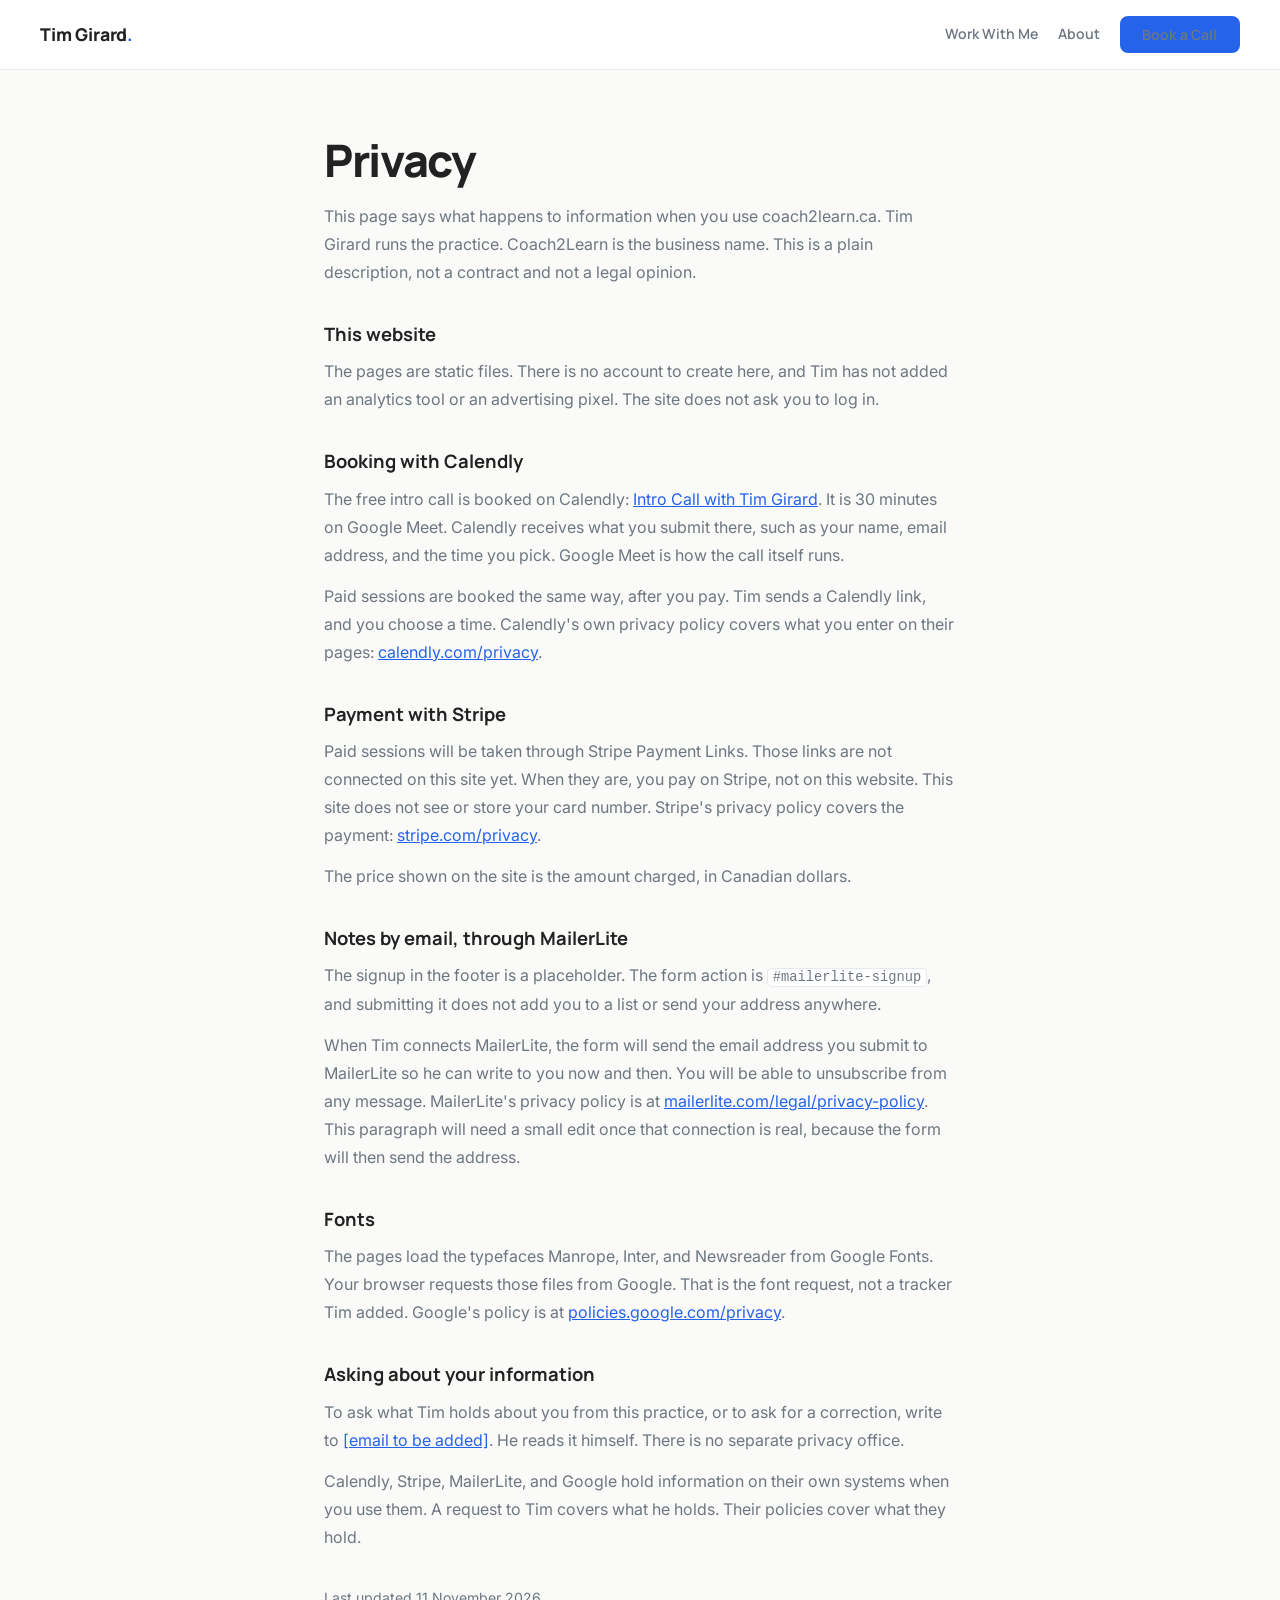
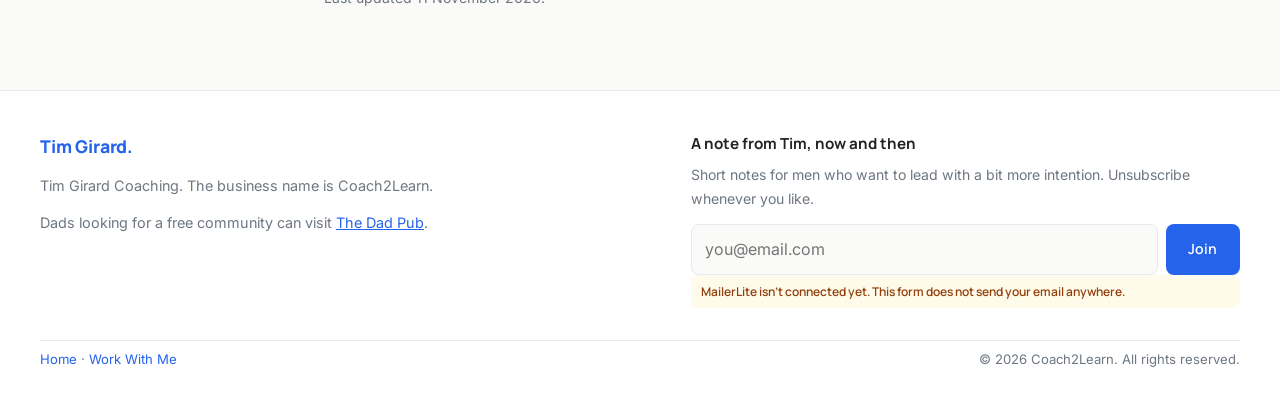
==== privacy.html @ 95134ad2 "Relaunch the site as Tim Girard Coaching Broaden the page beyond fathers, publish the CAD session pr" ====
<!DOCTYPE html>
<html lang="en-CA">
<head>
  <meta charset="UTF-8" />
  <meta name="viewport" content="width=device-width, initial-scale=1.0" />
  <title>Privacy | Tim Girard Coaching</title>
  <meta name="description" content="What coach2learn.ca does with information: Calendly for booking, Stripe for payment, MailerLite if you join the list, and Google Fonts. No analytics tracker on this site." />
  <link rel="canonical" href="https://coach2learn.ca/privacy.html" />
  <meta property="og:title" content="Privacy | Tim Girard Coaching" />
  <meta property="og:description" content="A plain account of what this site does with information." />
  <meta property="og:type" content="website" />
  <meta property="og:url" content="https://coach2learn.ca/privacy.html" />
  <link rel="preconnect" href="https://fonts.googleapis.com" />
  <link rel="preconnect" href="https://fonts.gstatic.com" crossorigin />
  <link href="https://fonts.googleapis.com/css2?family=Manrope:wght@300;400;500;600;700;800&family=Inter:wght@300;400;500&family=Newsreader:ital,wght@1,400;1,500&display=swap" rel="stylesheet" />
  <link rel="stylesheet" href="styles.css" />
</head>
<body>
  <a class="skip" href="#main">Skip to content</a>
  <nav>
    <a class="logo" href="index.html">Tim Girard<span>.</span></a>
    <div class="nav-links">
      <a href="work-with-me.html">Work With Me</a>
      <a href="index.html#about">About</a>
      <a class="btn btn-accent" href="https://calendly.com/coach2learn/30min" target="_blank" rel="noopener noreferrer">Book a Call</a>
    </div>
  </nav>

  <main id="main" class="prose">
    <h1>Privacy</h1>
    <p>This page says what happens to information when you use coach2learn.ca. Tim Girard runs the practice. Coach2Learn is the business name. This is a plain description, not a contract and not a legal opinion.</p>

    <h2>This website</h2>
    <p>The pages are static files. There is no account to create here, and Tim has not added an analytics tool or an advertising pixel. The site does not ask you to log in.</p>

    <h2>Booking with Calendly</h2>
    <p>The free intro call is booked on Calendly: <a href="https://calendly.com/coach2learn/30min" target="_blank" rel="noopener noreferrer">Intro Call with Tim Girard</a>. It is 30 minutes on Google Meet. Calendly receives what you submit there, such as your name, email address, and the time you pick. Google Meet is how the call itself runs.</p>
    <p>Paid sessions are booked the same way, after you pay. Tim sends a Calendly link, and you choose a time. Calendly's own privacy policy covers what you enter on their pages: <a href="https://calendly.com/privacy" target="_blank" rel="noopener noreferrer">calendly.com/privacy</a>.</p>

    <h2>Payment with Stripe</h2>
    <p>Paid sessions will be taken through Stripe Payment Links. Those links are not connected on this site yet. When they are, you pay on Stripe, not on this website. This site does not see or store your card number. Stripe's privacy policy covers the payment: <a href="https://stripe.com/privacy" target="_blank" rel="noopener noreferrer">stripe.com/privacy</a>.</p>
    <p>The price shown on the site is the amount charged, in Canadian dollars.</p>

    <h2>Notes by email, through MailerLite</h2>
    <p>The signup in the footer is a placeholder. The form action is <code>#mailerlite-signup</code>, and submitting it does not add you to a list or send your address anywhere.</p>
    <p>When Tim connects MailerLite, the form will send the email address you submit to MailerLite so he can write to you now and then. You will be able to unsubscribe from any message. MailerLite's privacy policy is at <a href="https://www.mailerlite.com/legal/privacy-policy" target="_blank" rel="noopener noreferrer">mailerlite.com/legal/privacy-policy</a>. This paragraph will need a small edit once that connection is real, because the form will then send the address.</p>

    <h2>Fonts</h2>
    <p>The pages load the typefaces Manrope, Inter, and Newsreader from Google Fonts. Your browser requests those files from Google. That is the font request, not a tracker Tim added. Google's policy is at <a href="https://policies.google.com/privacy" target="_blank" rel="noopener noreferrer">policies.google.com/privacy</a>.</p>

    <h2>Asking about your information</h2>
    <!-- PRIVACY_EMAIL_PLACEHOLDER: replace the link text and href with Tim's real email. -->
    <p id="privacy-email">To ask what Tim holds about you from this practice, or to ask for a correction, write to <a href="#privacy-email">[email to be added]</a>. He reads it himself. There is no separate privacy office.</p>
    <p>Calendly, Stripe, MailerLite, and Google hold information on their own systems when you use them. A request to Tim covers what he holds. Their policies cover what they hold.</p>

    <p class="updated">Last updated 11 November 2026.</p>
  </main>

  <footer>
    <div class="footer-brand">
      <a class="logo" href="index.html">Tim Girard<span>.</span></a>
      <p>Tim Girard Coaching. The business name is Coach2Learn.</p>
      <p>Dads looking for a free community can visit <a href="https://thedadpub.com" target="_blank" rel="noopener noreferrer">The Dad Pub</a>.</p>
    </div>
    <!-- MAILERLITE_PLACEHOLDER: replace the form action with the MailerLite endpoint. -->
    <form class="newsletter" action="#mailerlite-signup" method="post">
      <label for="newsletter-email">A note from Tim, now and then</label>
      <p class="hint">Short notes for men who want to lead with a bit more intention. Unsubscribe whenever you like.</p>
      <div class="newsletter-row">
        <input id="newsletter-email" name="email" type="email" required autocomplete="email" placeholder="you@email.com" />
        <button class="btn btn-accent" type="submit">Join</button>
      </div>
      <p class="placeholder-note">MailerLite isn't connected yet. This form does not send your email anywhere.</p>
      <p class="form-status" role="status" hidden>Nothing was sent. The list isn't connected yet.</p>
    </form>
    <div class="footer-meta">
      <p><a href="index.html">Home</a> · <a href="work-with-me.html">Work With Me</a></p>
      <p>© 2026 Coach2Learn. All rights reserved.</p>
    </div>
  </footer>
  <script src="site.js" defer></script>
</body>
</html>
---- styles.css ----
/* Tim Girard Coaching — locked tokens.
   Warm white, one blue accent, gold used sparingly.
   Manrope headlines, Inter body, Newsreader for the pull quote. */
*, *::before, *::after { box-sizing: border-box; margin: 0; padding: 0; }
:root {
  --bg: #FAFAF8;
  --white: #FFFFFF;
  --text: #222222;
  --muted: #6E7781;
  --border: #E7E9EC;
  --accent: #2563EB;
  --gold: #C89B3C;
  --note: #92400E;
  --note-bg: #FFFBEB;
}
html { scroll-behavior: smooth; color-scheme: light; }
body {
  font-family: 'Inter', sans-serif;
  background: var(--bg);
  color: var(--text);
  line-height: 1.75;
  font-size: 1rem;
}
img { max-width: 100%; display: block; }
a { color: inherit; }
:focus-visible { outline: 2px solid var(--accent); outline-offset: 3px; }
::selection { background: #dbe4ff; }

.skip {
  position: absolute;
  left: 1rem;
  top: -4rem;
  background: var(--white);
  color: var(--text);
  padding: 0.5rem 0.9rem;
  border-radius: 8px;
  z-index: 200;
  text-decoration: none;
  font-family: 'Manrope', sans-serif;
  font-weight: 600;
}
.skip:focus { top: 0.75rem; }

nav {
  background: var(--white);
  border-bottom: 1px solid var(--border);
  padding: 1rem 2.5rem;
  display: flex;
  justify-content: space-between;
  align-items: center;
  gap: 1rem 1.5rem;
  position: sticky;
  top: 0;
  z-index: 100;
  flex-wrap: wrap;
}
.logo {
  font-family: 'Manrope', sans-serif;
  font-weight: 800;
  font-size: 1.1rem;
  color: var(--text);
  letter-spacing: -0.01em;
  text-decoration: none;
  flex-shrink: 0;
}
.logo span { color: var(--accent); }
.nav-links {
  display: flex;
  align-items: center;
  gap: 1.25rem;
  margin-left: auto;
}
.nav-links a {
  font-family: 'Manrope', sans-serif;
  font-size: 0.88rem;
  font-weight: 600;
  color: var(--muted);
  text-decoration: none;
}
.nav-links a:hover,
.nav-links a[aria-current="page"] { color: var(--text); }

.btn {
  display: inline-block;
  font-family: 'Manrope', sans-serif;
  font-weight: 600;
  font-size: 0.88rem;
  text-decoration: none;
  text-align: center;
  padding: 0.6rem 1.4rem;
  border-radius: 8px;
  border: 0;
  cursor: pointer;
  transition: background 0.2s, color 0.2s, transform 0.2s;
  letter-spacing: 0.01em;
  line-height: 1.3;
}
.btn-accent { background: var(--accent); color: #fff; }
.btn-accent:hover { background: #1d4ed8; transform: translateY(-1px); }
.btn-outline { background: transparent; color: var(--accent); border: 1.5px solid var(--accent); }
.btn-outline:hover { background: var(--accent); color: #fff; }
.btn-lg { padding: 0.85rem 2rem; font-size: 0.95rem; border-radius: 10px; }
.btn-white {
  background: #fff;
  color: var(--accent);
  font-family: 'Manrope', sans-serif;
  font-weight: 600;
  font-size: 0.95rem;
  text-decoration: none;
  padding: 0.85rem 2rem;
  border-radius: 10px;
  transition: background 0.2s, transform 0.2s;
  display: inline-block;
}
.btn-white:hover { background: #f0f4ff; transform: translateY(-1px); }
.btn-note { font-size: 0.82rem; color: var(--muted); margin-top: 0.8rem; }

.hero {
  background: var(--white);
  padding: 6.5rem 2rem 5.5rem;
  text-align: center;
  border-bottom: 1px solid var(--border);
}
.page-hero {
  background: var(--white);
  padding: 4.5rem 2rem 3.5rem;
  text-align: center;
  border-bottom: 1px solid var(--border);
}
.hero .eyebrow,
.page-hero .eyebrow {
  font-family: 'Manrope', sans-serif;
  font-size: 0.8rem;
  font-weight: 600;
  letter-spacing: 0.14em;
  text-transform: uppercase;
  color: var(--accent);
  margin-bottom: 1.5rem;
}
.hero h1,
.page-hero h1 {
  font-family: 'Manrope', sans-serif;
  font-size: clamp(2.4rem, 5.5vw, 4rem);
  font-weight: 800;
  line-height: 1.1;
  letter-spacing: -0.03em;
  color: var(--text);
  max-width: 760px;
  margin: 0 auto 1.5rem;
}
.page-hero h1 { font-size: clamp(2rem, 4.5vw, 3.2rem); }
.hero h1 em { font-style: normal; color: var(--accent); }
.hero .sub,
.page-hero .sub {
  font-size: 1.1rem;
  color: var(--muted);
  max-width: 560px;
  margin: 0 auto 2.5rem;
  font-weight: 400;
  line-height: 1.7;
}
.page-hero .sub { margin-bottom: 0; }
.hero-actions { display: flex; gap: 1rem; justify-content: center; flex-wrap: wrap; }

.section { padding: 5.5rem 2rem; }
.section-inner { max-width: 960px; margin: 0 auto; }
.section-inner.wide { max-width: 1080px; }
.section-label {
  font-family: 'Manrope', sans-serif;
  font-size: 0.75rem;
  font-weight: 700;
  letter-spacing: 0.14em;
  text-transform: uppercase;
  color: var(--accent);
  margin-bottom: 1rem;
}
.section-title {
  font-family: 'Manrope', sans-serif;
  font-size: clamp(1.7rem, 3.5vw, 2.6rem);
  font-weight: 800;
  letter-spacing: -0.025em;
  line-height: 1.15;
  color: var(--text);
  margin-bottom: 1rem;
}
.section-body { font-size: 1.05rem; color: var(--muted); max-width: 640px; line-height: 1.75; }
.section-body a { color: var(--accent); }

.quote-section {
  background: var(--bg);
  padding: 5rem 2rem;
  border-top: 1px solid var(--border);
  border-bottom: 1px solid var(--border);
  text-align: center;
}
.quote-section blockquote {
  font-family: 'Newsreader', serif;
  font-style: italic;
  font-size: clamp(1.5rem, 3vw, 2.1rem);
  color: var(--text);
  max-width: 680px;
  margin: 0 auto 1.2rem;
  line-height: 1.5;
  font-weight: 400;
}
.quote-section figcaption {
  font-family: 'Manrope', sans-serif;
  font-size: 0.85rem;
  color: var(--muted);
  font-style: normal;
  letter-spacing: 0.06em;
}

.who-grid { display: grid; grid-template-columns: 1fr 1fr; gap: 2rem; margin-top: 3rem; }
.who-card { background: var(--white); border: 1px solid var(--border); border-radius: 12px; padding: 2rem; }
.who-card .card-label {
  font-family: 'Manrope', sans-serif;
  font-size: 0.75rem;
  font-weight: 700;
  letter-spacing: 0.12em;
  text-transform: uppercase;
  color: var(--muted);
  margin-bottom: 1.2rem;
}
.who-card ul { list-style: none; display: flex; flex-direction: column; gap: 0.7rem; }
.who-card ul li { font-size: 0.97rem; color: var(--text); padding-left: 1.2rem; position: relative; }
.who-card ul li::before {
  content: '';
  position: absolute;
  left: 0;
  top: 0.55em;
  width: 5px;
  height: 5px;
  border-radius: 50%;
  background: var(--accent);
}

.steps-grid { display: grid; grid-template-columns: repeat(auto-fit, minmax(240px, 1fr)); gap: 1.5rem; margin-top: 3rem; }
.step-card { background: var(--white); border: 1px solid var(--border); border-radius: 12px; padding: 2rem; }
.step-card .step-num {
  font-family: 'Manrope', sans-serif;
  font-weight: 800;
  font-size: 2rem;
  color: var(--accent);
  opacity: 0.25;
  line-height: 1;
  margin-bottom: 1rem;
}
.step-card h3 { font-family: 'Manrope', sans-serif; font-size: 1.1rem; font-weight: 700; margin-bottom: 0.6rem; }
.step-card p { font-size: 0.95rem; color: var(--muted); line-height: 1.7; }

.offer-row {
  display: grid;
  grid-template-columns: repeat(4, 1fr);
  gap: 1rem;
  margin-top: 2.2rem;
}
.offer-chip {
  display: block;
  background: var(--white);
  border: 1px solid var(--border);
  border-radius: 12px;
  padding: 1.25rem 1.15rem 1.2rem;
  text-decoration: none;
  color: var(--text);
  min-height: 100%;
}
.offer-chip:hover { border-color: var(--accent); }
.offer-chip .offer-name {
  font-family: 'Manrope', sans-serif;
  font-size: 0.75rem;
  font-weight: 700;
  letter-spacing: 0.08em;
  text-transform: uppercase;
  color: var(--muted);
}
.offer-chip .offer-price {
  display: block;
  font-family: 'Manrope', sans-serif;
  font-weight: 800;
  font-size: 1.7rem;
  letter-spacing: -0.03em;
  margin: 0.35rem 0 0.15rem;
}
.offer-chip .offer-detail { color: var(--muted); font-size: 0.88rem; line-height: 1.45; }
.section-actions { margin-top: 1.8rem; }

.pillars-bg { background: var(--text); }
.pillars-bg .section-title { color: #fff; }
.pillars-bg .section-label { color: var(--gold); }
.pillars-bg .section-body { color: #9ca3af; }
.pillar-grid { display: grid; grid-template-columns: repeat(auto-fit, minmax(210px, 1fr)); gap: 1.2rem; margin-top: 3rem; }
.pillar-card { background: #2d2d2d; border: 1px solid #3d3d3d; border-radius: 12px; padding: 1.8rem 1.6rem; }
.pillar-card .p-num {
  font-family: 'Manrope', sans-serif;
  font-size: 0.72rem;
  font-weight: 700;
  letter-spacing: 0.14em;
  text-transform: uppercase;
  color: var(--gold);
  margin-bottom: 0.6rem;
}
.pillar-card h3 { font-family: 'Manrope', sans-serif; font-size: 1.05rem; font-weight: 700; color: #fff; margin-bottom: 1.1rem; }
.pillar-card ul { list-style: none; display: flex; flex-direction: column; gap: 0.45rem; }
.pillar-card ul li { font-size: 0.88rem; color: #9ca3af; padding-left: 1rem; position: relative; }
.pillar-card ul li::before { content: '–'; position: absolute; left: 0; color: #555; }

.about-grid { display: grid; grid-template-columns: 260px 1fr; gap: 4rem; align-items: start; margin-top: 3rem; }
.photo-placeholder {
  background: var(--white);
  border: 1px dashed var(--gold);
  border-radius: 12px;
  aspect-ratio: 3 / 4;
  display: flex;
  flex-direction: column;
  align-items: center;
  justify-content: center;
  gap: 0.6rem;
  color: var(--muted);
  font-family: 'Manrope', sans-serif;
  font-size: 0.8rem;
  letter-spacing: 0.08em;
  text-transform: uppercase;
  text-align: center;
  padding: 1rem;
}
.photo-placeholder svg { width: 40px; height: 40px; opacity: 0.25; }
.headshot {
  width: 100%;
  border-radius: 12px;
  border: 1px solid var(--border);
  aspect-ratio: 3 / 4;
  object-fit: cover;
  background: var(--white);
}
.about-text p { font-size: 1rem; color: var(--muted); margin-bottom: 1rem; line-height: 1.8; }
.about-text p.lead { font-size: 1.1rem; color: var(--text); font-weight: 500; }
.about-text a { color: var(--accent); }
.about-text .btn { margin-top: 0.6rem; }

.faq-list { max-width: 720px; margin-top: 3rem; display: flex; flex-direction: column; gap: 1rem; }
.faq-item { background: var(--white); border: 1px solid var(--border); border-radius: 12px; padding: 1.5rem 1.8rem; }
.faq-item h3 { font-family: 'Manrope', sans-serif; font-size: 1rem; font-weight: 700; margin-bottom: 0.5rem; }
.faq-item p { font-size: 0.95rem; color: var(--muted); line-height: 1.7; }
.faq-item a { color: var(--accent); }

.notice {
  background: var(--white);
  border: 1px solid var(--border);
  border-radius: 12px;
  padding: 1.1rem 1.3rem;
  color: var(--muted);
  font-size: 0.98rem;
  max-width: 720px;
  margin: 0 auto 1.5rem;
}

.price-grid {
  display: grid;
  grid-template-columns: repeat(4, 1fr);
  gap: 1rem;
  margin-top: 0.5rem;
  align-items: stretch;
}
.price-card {
  background: var(--white);
  border: 1px solid var(--border);
  border-radius: 12px;
  padding: 1.5rem 1.3rem 1.4rem;
  display: flex;
  flex-direction: column;
  gap: 0.75rem;
  scroll-margin-top: 5.5rem;
}
.price-card.featured { border-color: var(--accent); box-shadow: inset 0 0 0 1px var(--accent); }
.price-card h2 {
  font-family: 'Manrope', sans-serif;
  font-size: 1.05rem;
  font-weight: 700;
  letter-spacing: -0.01em;
  line-height: 1.3;
}
.price-card .amount {
  font-family: 'Manrope', sans-serif;
  font-weight: 800;
  font-size: 2rem;
  letter-spacing: -0.03em;
  line-height: 1;
}
.price-card .amount span {
  font-size: 0.85rem;
  font-weight: 700;
  letter-spacing: 0.06em;
  color: var(--muted);
}
.price-card p { font-size: 0.92rem; color: var(--muted); line-height: 1.6; }
.price-actions { margin-top: auto; display: flex; flex-direction: column; gap: 0.75rem; }
.price-actions .btn { width: 100%; }
.placeholder-note {
  font-family: 'Manrope', sans-serif;
  font-size: 0.75rem;
  font-weight: 600;
  line-height: 1.45;
  color: var(--note);
  background: var(--note-bg);
  border-radius: 8px;
  padding: 0.5rem 0.6rem;
}

.fine-print { margin-top: 2rem; max-width: 720px; }
.fine-print p { color: var(--muted); font-size: 0.95rem; margin-bottom: 0.8rem; }
.fine-print a { color: var(--accent); }

/* CTA padding fix from the design handoff: less empty blue space. */
.cta-banner {
  background: var(--accent);
  padding: 4rem 2rem 4.5rem;
  text-align: center;
}
.cta-banner h2 {
  font-family: 'Manrope', sans-serif;
  font-size: clamp(1.8rem, 4vw, 2.8rem);
  font-weight: 800;
  letter-spacing: -0.025em;
  color: #fff;
  max-width: 640px;
  margin: 0 auto 1rem;
  line-height: 1.15;
}
.cta-banner p {
  color: #bfdbfe;
  font-size: 1.05rem;
  max-width: 520px;
  margin: 0 auto 1.6rem;
  line-height: 1.7;
}
.cta-banner .btn-note { color: #bfdbfe; margin-top: 0.9rem; margin-bottom: 0; }

footer {
  background: var(--white);
  border-top: 1px solid var(--border);
  padding: 2.5rem;
  display: grid;
  grid-template-columns: minmax(0, 1.1fr) minmax(0, 1fr);
  gap: 2rem 3rem;
  align-items: start;
}
.footer-brand p { font-size: 0.9rem; color: var(--muted); margin-top: 0.7rem; max-width: 420px; }
.footer-brand a { color: var(--accent); }
.newsletter label {
  display: block;
  font-family: 'Manrope', sans-serif;
  font-weight: 700;
  font-size: 0.95rem;
  margin-bottom: 0.3rem;
}
.newsletter .hint { color: var(--muted); font-size: 0.88rem; margin-bottom: 0.75rem; }
.newsletter-row { display: flex; gap: 0.5rem; }
.newsletter input {
  flex: 1;
  min-width: 0;
  border: 1px solid var(--border);
  border-radius: 8px;
  padding: 0.65rem 0.8rem;
  font: inherit;
  font-size: 1rem;
  background: var(--bg);
  color: var(--text);
}
.form-status { margin-top: 0.65rem; font-size: 0.88rem; color: var(--text); }
.footer-meta {
  grid-column: 1 / -1;
  display: flex;
  justify-content: space-between;
  gap: 1rem;
  flex-wrap: wrap;
  padding-top: 0.4rem;
  border-top: 1px solid var(--border);
}
.footer-meta p, .footer-meta a { font-size: 0.82rem; color: var(--muted); }
.footer-meta a { color: var(--accent); text-decoration: none; }
.footer-meta a:hover { text-decoration: underline; }

.prose { max-width: 680px; margin: 0 auto; padding: 4rem 1.5rem 5rem; }
.prose h1 {
  font-family: 'Manrope', sans-serif;
  font-weight: 800;
  letter-spacing: -0.03em;
  font-size: clamp(2rem, 4vw, 2.8rem);
  line-height: 1.15;
  margin-bottom: 1rem;
}
.prose h2 {
  font-family: 'Manrope', sans-serif;
  font-size: 1.15rem;
  font-weight: 700;
  margin: 2rem 0 0.45rem;
}
.prose p, .prose li { color: var(--muted); font-size: 1rem; line-height: 1.75; }
.prose p + p { margin-top: 0.8rem; }
.prose ul { margin: 0.6rem 0 0.2rem 1.2rem; display: flex; flex-direction: column; gap: 0.35rem; }
.prose a { color: var(--accent); }
.prose code {
  font-family: ui-monospace, SFMono-Regular, Menlo, Consolas, monospace;
  font-size: 0.86em;
  background: var(--white);
  border: 1px solid var(--border);
  border-radius: 4px;
  padding: 0.05em 0.35em;
}
.prose .updated { margin-top: 2.2rem; font-size: 0.88rem; }

@media (max-width: 900px) {
  .offer-row, .price-grid { grid-template-columns: 1fr 1fr; }
}
@media (max-width: 680px) {
  nav { padding: 0.9rem 1.15rem; }
  .nav-links { width: 100%; justify-content: flex-start; gap: 0.9rem; }
  .nav-links .btn { margin-left: auto; }
  .hero { padding: 3.6rem 1.25rem 3.2rem; }
  .page-hero { padding: 3rem 1.25rem 2.4rem; }
  .hero .sub, .page-hero .sub { margin-bottom: 1.6rem; }
  .hero-actions { flex-direction: column; align-items: stretch; }
  .section { padding: 3.4rem 1.25rem; }
  .who-grid, .about-grid, .offer-row, .price-grid { grid-template-columns: 1fr; }
  .about-grid { gap: 1.6rem; }
  .photo-placeholder, .headshot { aspect-ratio: 4 / 3; max-width: 420px; }
  .quote-section { padding: 3.2rem 1.25rem; }
  footer { grid-template-columns: 1fr; padding: 2rem 1.25rem; }
  .newsletter-row { flex-direction: column; }
  .footer-meta { flex-direction: column; }
}
@media (prefers-reduced-motion: reduce) {
  html { scroll-behavior: auto; }
  .btn, .btn-white, .btn-accent { transition: none; }
}
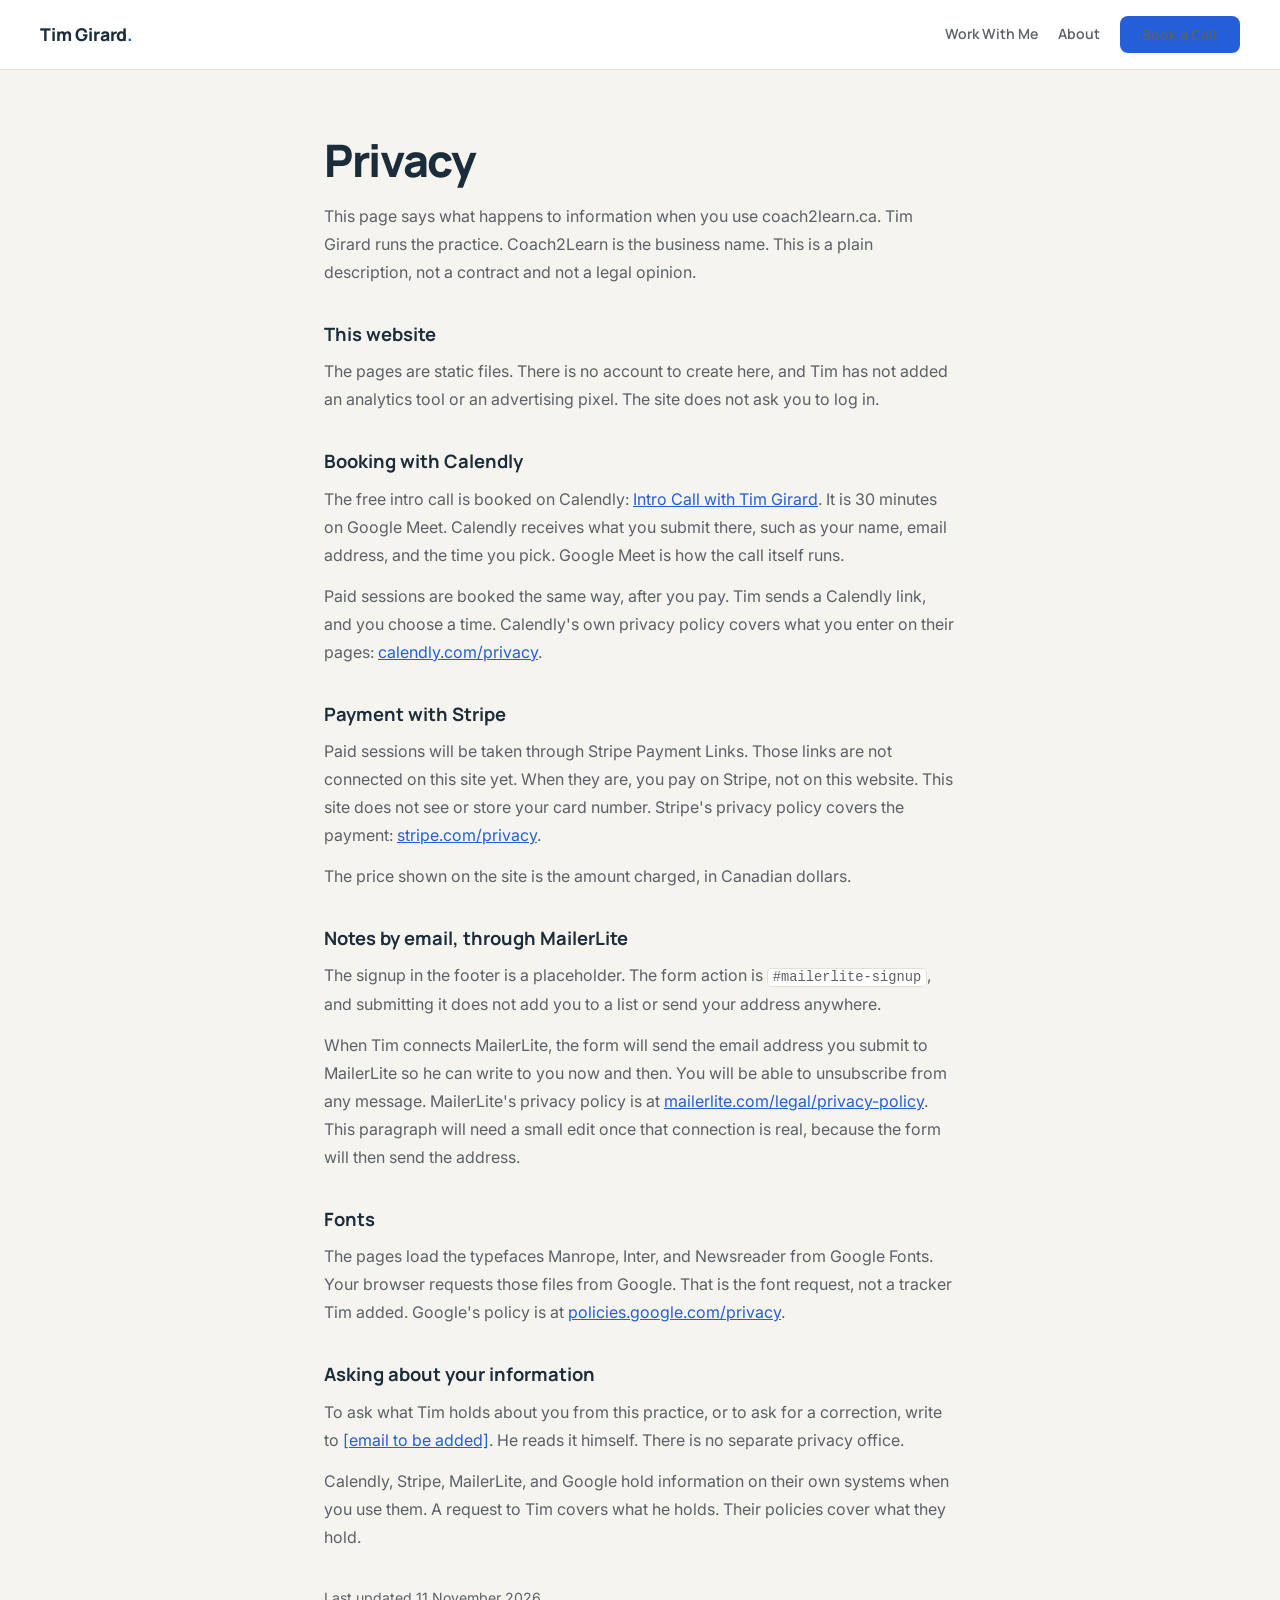
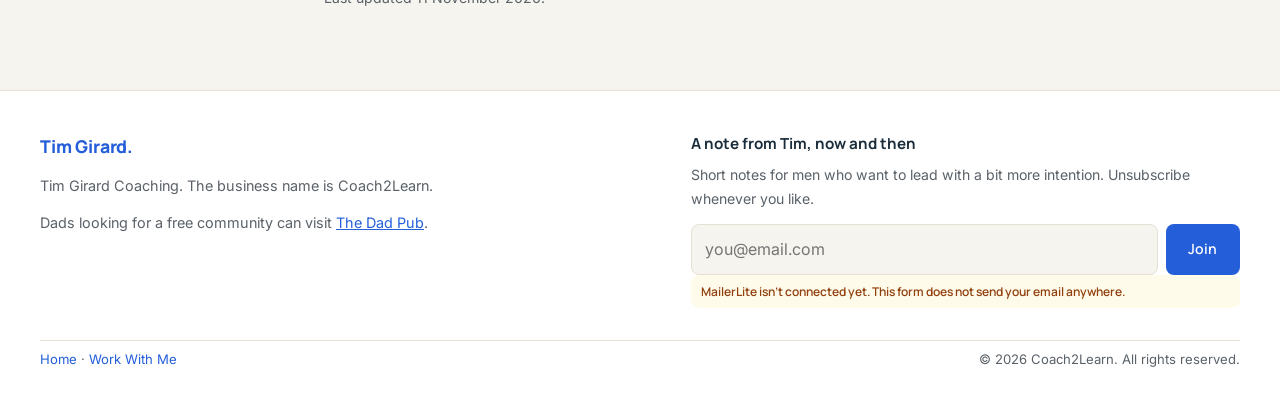
==== commit 1a302b67: "Make palette B the production colours Drop the palette query switcher and the unused A and C tokens." ====
--- a/styles.css
+++ b/styles.css
@@ -1,17 +1,29 @@
-/* Tim Girard Coaching — locked tokens.
-   Warm white, one blue accent, gold used sparingly.
+/* Tim Girard Coaching — palette B, navy forward.
    Manrope headlines, Inter body, Newsreader for the pull quote. */
 *, *::before, *::after { box-sizing: border-box; margin: 0; padding: 0; }
 :root {
-  --bg: #FAFAF8;
+  --bg: #F6F4EF;
   --white: #FFFFFF;
-  --text: #222222;
-  --muted: #6E7781;
-  --border: #E7E9EC;
-  --accent: #2563EB;
-  --gold: #C89B3C;
+  --text: #1B2D3B;
+  --muted: #5A6168;
+  --border: #E6E0D4;
+  --accent: #245ED9;
+  --accent-hover: #204FB2;
+  --on-accent: #FFFFFF;
+  --cta-text: #E5ECFA;
+  --focus: #12202C;
+  --mark: #245ED9;
   --note: #92400E;
   --note-bg: #FFFBEB;
+  --pillars: #12202C;
+  --pillar-card: #1B2D3B;
+  --pillar-line: #2C4254;
+  --pillar-title: #FFFFFF;
+  --pillar-body: #D7E0E8;
+  --pillar-dash: #D7E0E8;
+  --pillar-label: #D6E4FA;
+  --btn-white-hover: #E8F0FC;
+  --selection: #D9E6FA;
 }
 html { scroll-behavior: smooth; color-scheme: light; }
 body {
@@ -23,8 +35,9 @@
 }
 img { max-width: 100%; display: block; }
 a { color: inherit; }
-:focus-visible { outline: 2px solid var(--accent); outline-offset: 3px; }
-::selection { background: #dbe4ff; }
+:focus-visible { outline: 2px solid var(--focus); outline-offset: 3px; }
+.cta-banner :focus-visible { outline-color: var(--on-accent); }
+::selection { background: var(--selection); }
 
 .skip {
   position: absolute;
@@ -95,13 +108,13 @@
   letter-spacing: 0.01em;
   line-height: 1.3;
 }
-.btn-accent { background: var(--accent); color: #fff; }
-.btn-accent:hover { background: #1d4ed8; transform: translateY(-1px); }
+.btn-accent { background: var(--accent); color: var(--on-accent); }
+.btn-accent:hover { background: var(--accent-hover); transform: translateY(-1px); }
 .btn-outline { background: transparent; color: var(--accent); border: 1.5px solid var(--accent); }
-.btn-outline:hover { background: var(--accent); color: #fff; }
+.btn-outline:hover { background: var(--accent); color: var(--on-accent); }
 .btn-lg { padding: 0.85rem 2rem; font-size: 0.95rem; border-radius: 10px; }
 .btn-white {
-  background: #fff;
+  background: var(--white);
   color: var(--accent);
   font-family: 'Manrope', sans-serif;
   font-weight: 600;
@@ -112,7 +125,7 @@
   transition: background 0.2s, transform 0.2s;
   display: inline-block;
 }
-.btn-white:hover { background: #f0f4ff; transform: translateY(-1px); }
+.btn-white:hover { background: var(--btn-white-hover); transform: translateY(-1px); }
 .btn-note { font-size: 0.82rem; color: var(--muted); margin-top: 0.8rem; }
 
 .hero {
@@ -285,30 +298,30 @@
 .offer-chip .offer-detail { color: var(--muted); font-size: 0.88rem; line-height: 1.45; }
 .section-actions { margin-top: 1.8rem; }
 
-.pillars-bg { background: var(--text); }
-.pillars-bg .section-title { color: #fff; }
-.pillars-bg .section-label { color: var(--gold); }
-.pillars-bg .section-body { color: #9ca3af; }
+.pillars-bg { background: var(--pillars); }
+.pillars-bg .section-title { color: var(--pillar-title); }
+.pillars-bg .section-label { color: var(--pillar-label); }
+.pillars-bg .section-body { color: var(--pillar-body); }
 .pillar-grid { display: grid; grid-template-columns: repeat(auto-fit, minmax(210px, 1fr)); gap: 1.2rem; margin-top: 3rem; }
-.pillar-card { background: #2d2d2d; border: 1px solid #3d3d3d; border-radius: 12px; padding: 1.8rem 1.6rem; }
+.pillar-card { background: var(--pillar-card); border: 1px solid var(--pillar-line); border-radius: 12px; padding: 1.8rem 1.6rem; }
 .pillar-card .p-num {
   font-family: 'Manrope', sans-serif;
   font-size: 0.72rem;
   font-weight: 700;
   letter-spacing: 0.14em;
   text-transform: uppercase;
-  color: var(--gold);
+  color: var(--pillar-label);
   margin-bottom: 0.6rem;
 }
-.pillar-card h3 { font-family: 'Manrope', sans-serif; font-size: 1.05rem; font-weight: 700; color: #fff; margin-bottom: 1.1rem; }
+.pillar-card h3 { font-family: 'Manrope', sans-serif; font-size: 1.05rem; font-weight: 700; color: var(--pillar-title); margin-bottom: 1.1rem; }
 .pillar-card ul { list-style: none; display: flex; flex-direction: column; gap: 0.45rem; }
-.pillar-card ul li { font-size: 0.88rem; color: #9ca3af; padding-left: 1rem; position: relative; }
-.pillar-card ul li::before { content: '–'; position: absolute; left: 0; color: #555; }
+.pillar-card ul li { font-size: 0.88rem; color: var(--pillar-body); padding-left: 1rem; position: relative; }
+.pillar-card ul li::before { content: '–'; position: absolute; left: 0; color: var(--pillar-dash); }
 
 .about-grid { display: grid; grid-template-columns: 260px 1fr; gap: 4rem; align-items: start; margin-top: 3rem; }
 .photo-placeholder {
   background: var(--white);
-  border: 1px dashed var(--gold);
+  border: 1px dashed var(--mark);
   border-radius: 12px;
   aspect-ratio: 3 / 4;
   display: flex;
@@ -422,19 +435,19 @@
   font-size: clamp(1.8rem, 4vw, 2.8rem);
   font-weight: 800;
   letter-spacing: -0.025em;
-  color: #fff;
+  color: var(--on-accent);
   max-width: 640px;
   margin: 0 auto 1rem;
   line-height: 1.15;
 }
 .cta-banner p {
-  color: #bfdbfe;
+  color: var(--cta-text);
   font-size: 1.05rem;
   max-width: 520px;
   margin: 0 auto 1.6rem;
   line-height: 1.7;
 }
-.cta-banner .btn-note { color: #bfdbfe; margin-top: 0.9rem; margin-bottom: 0; }
+.cta-banner .btn-note { color: var(--cta-text); margin-top: 0.9rem; margin-bottom: 0; }
 
 footer {
   background: var(--white);
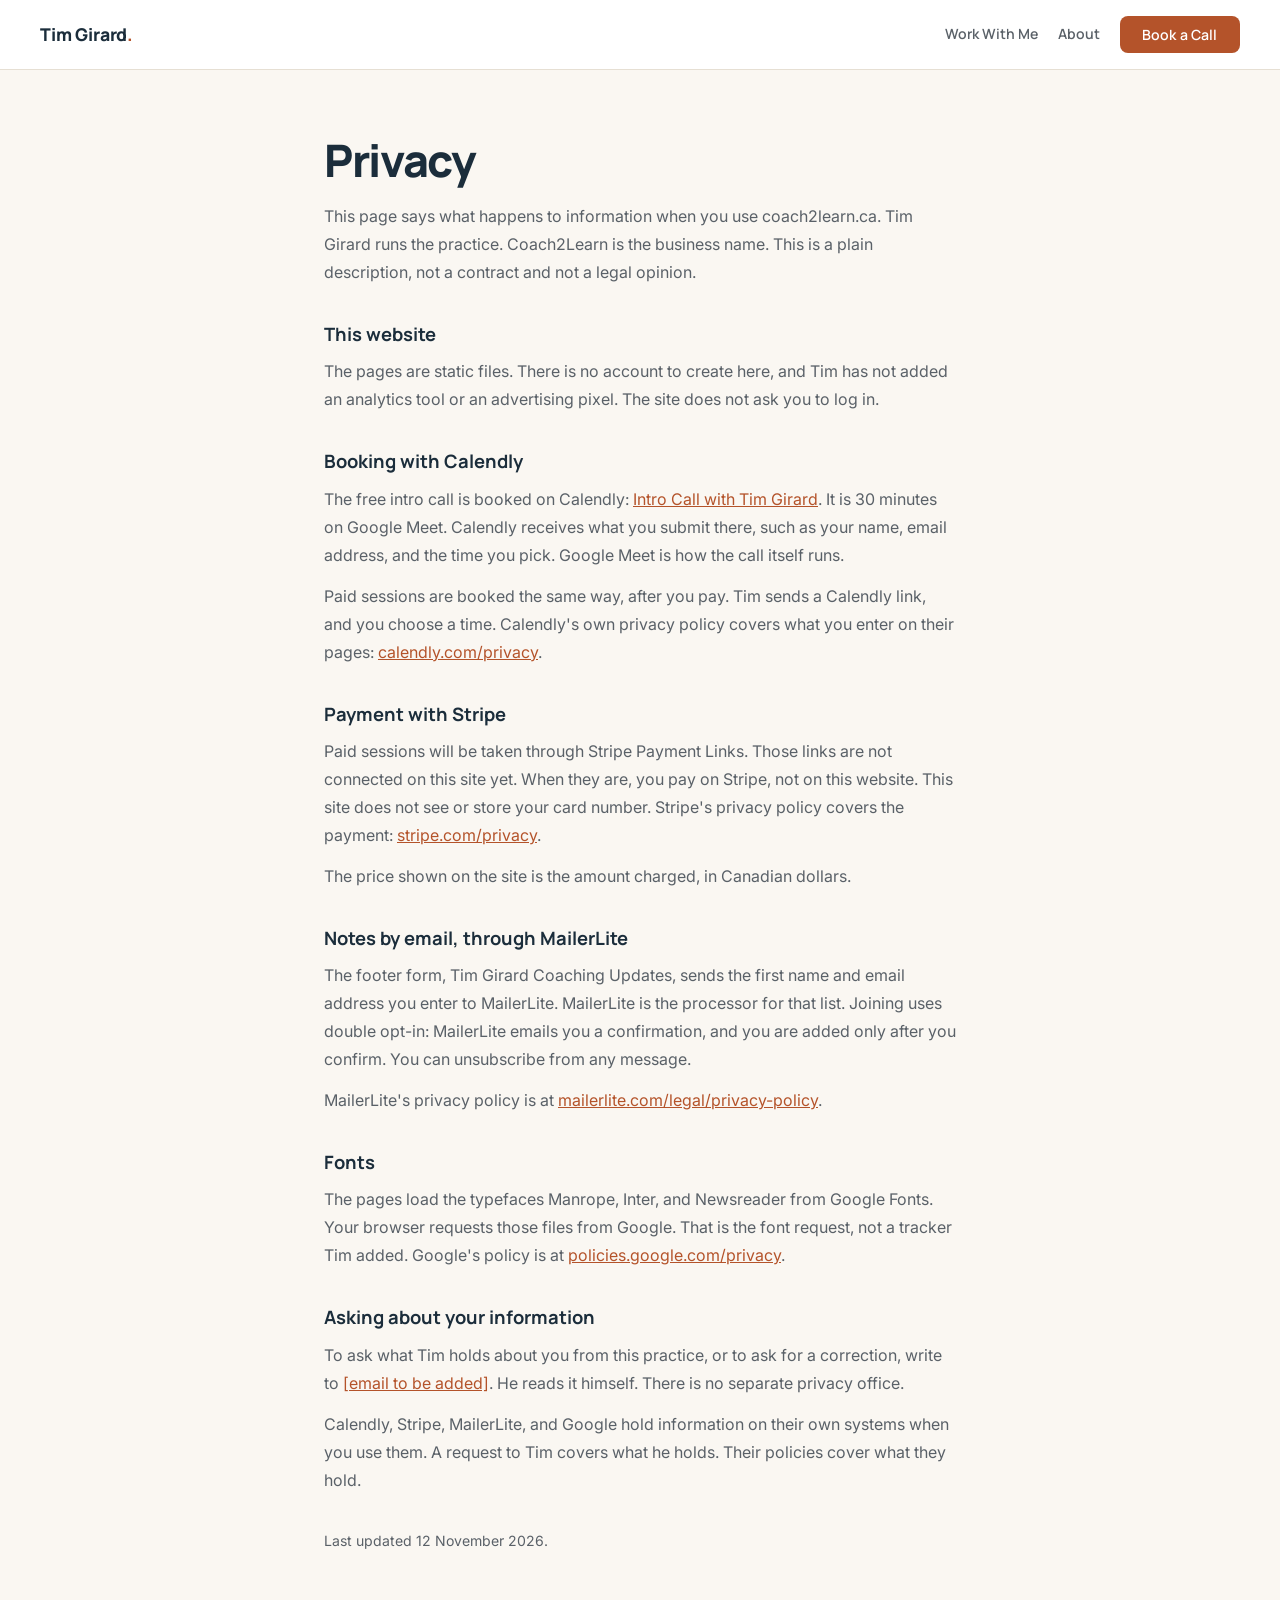
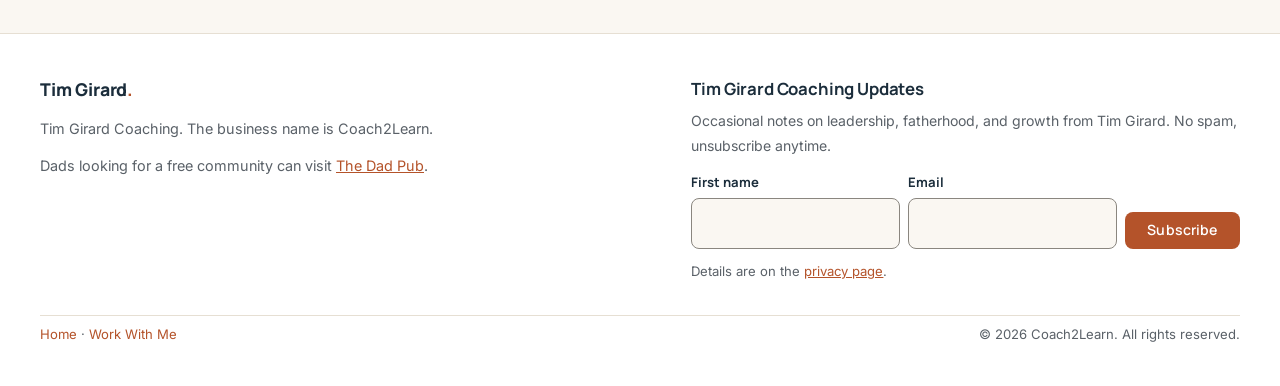
==== commit ad0716ea: "Add the MailerLite signup form to the footer The three pages post first name and email to the Tim Gi" ====
--- a/privacy.html
+++ b/privacy.html
@@ -41,9 +41,9 @@
     <p>Paid sessions will be taken through Stripe Payment Links. Those links are not connected on this site yet. When they are, you pay on Stripe, not on this website. This site does not see or store your card number. Stripe's privacy policy covers the payment: <a href="https://stripe.com/privacy" target="_blank" rel="noopener noreferrer">stripe.com/privacy</a>.</p>
     <p>The price shown on the site is the amount charged, in Canadian dollars.</p>
 
-    <h2>Notes by email, through MailerLite</h2>
-    <p>The signup in the footer is a placeholder. The form action is <code>#mailerlite-signup</code>, and submitting it does not add you to a list or send your address anywhere.</p>
-    <p>When Tim connects MailerLite, the form will send the email address you submit to MailerLite so he can write to you now and then. You will be able to unsubscribe from any message. MailerLite's privacy policy is at <a href="https://www.mailerlite.com/legal/privacy-policy" target="_blank" rel="noopener noreferrer">mailerlite.com/legal/privacy-policy</a>. This paragraph will need a small edit once that connection is real, because the form will then send the address.</p>
+    <h2 id="email-notes">Notes by email, through MailerLite</h2>
+    <p>The footer form, Tim Girard Coaching Updates, sends the first name and email address you enter to MailerLite. MailerLite is the processor for that list. Joining uses double opt-in: MailerLite emails you a confirmation, and you are added only after you confirm. You can unsubscribe from any message.</p>
+    <p>MailerLite's privacy policy is at <a href="https://www.mailerlite.com/legal/privacy-policy" target="_blank" rel="noopener noreferrer">mailerlite.com/legal/privacy-policy</a>.</p>
 
     <h2>Fonts</h2>
     <p>The pages load the typefaces Manrope, Inter, and Newsreader from Google Fonts. Your browser requests those files from Google. That is the font request, not a tracker Tim added. Google's policy is at <a href="https://policies.google.com/privacy" target="_blank" rel="noopener noreferrer">policies.google.com/privacy</a>.</p>
@@ -53,7 +53,7 @@
     <p id="privacy-email">To ask what Tim holds about you from this practice, or to ask for a correction, write to <a href="#privacy-email">[email to be added]</a>. He reads it himself. There is no separate privacy office.</p>
     <p>Calendly, Stripe, MailerLite, and Google hold information on their own systems when you use them. A request to Tim covers what he holds. Their policies cover what they hold.</p>
 
-    <p class="updated">Last updated 11 November 2026.</p>
+    <p class="updated">Last updated 12 November 2026.</p>
   </main>
 
   <footer>
@@ -62,16 +62,24 @@
       <p>Tim Girard Coaching. The business name is Coach2Learn.</p>
       <p>Dads looking for a free community can visit <a href="https://thedadpub.com" target="_blank" rel="noopener noreferrer">The Dad Pub</a>.</p>
     </div>
-    <!-- MAILERLITE_PLACEHOLDER: replace the form action with the MailerLite endpoint. -->
-    <form class="newsletter" action="#mailerlite-signup" method="post">
-      <label for="newsletter-email">A note from Tim, now and then</label>
-      <p class="hint">Short notes for men who want to lead with a bit more intention. Unsubscribe whenever you like.</p>
+    <form class="newsletter" method="post" action="https://assets.mailerlite.com/jsonp/2775209/forms/203960973231392575/subscribe">
+      <h2>Tim Girard Coaching Updates</h2>
+      <p class="hint">Occasional notes on leadership, fatherhood, and growth from Tim Girard. No spam, unsubscribe anytime.</p>
       <div class="newsletter-row">
-        <input id="newsletter-email" name="email" type="email" required autocomplete="email" placeholder="you@email.com" />
-        <button class="btn btn-accent" type="submit">Join</button>
+        <div class="newsletter-field">
+          <label for="newsletter-name">First name</label>
+          <input id="newsletter-name" name="fields[name]" type="text" required autocomplete="given-name" />
+        </div>
+        <div class="newsletter-field">
+          <label for="newsletter-email">Email</label>
+          <input id="newsletter-email" name="fields[email]" type="email" required autocomplete="email" inputmode="email" />
+        </div>
+        <button class="btn btn-accent" type="submit">Subscribe</button>
       </div>
-      <p class="placeholder-note">MailerLite isn't connected yet. This form does not send your email anywhere.</p>
-      <p class="form-status" role="status" hidden>Nothing was sent. The list isn't connected yet.</p>
+      <input type="hidden" name="ml-submit" value="1" />
+      <input type="hidden" name="anticsrf" value="true" />
+      <p class="form-status" role="status" aria-live="polite"></p>
+      <p class="newsletter-privacy">Details are on the <a href="privacy.html#email-notes">privacy page</a>.</p>
     </form>
     <div class="footer-meta">
       <p><a href="index.html">Home</a> · <a href="work-with-me.html">Work With Me</a></p>
--- a/styles.css
+++ b/styles.css
@@ -1,29 +1,42 @@
-/* Tim Girard Coaching — palette B, navy forward.
-   Manrope headlines, Inter body, Newsreader for the pull quote. */
+/* Tim Girard Coaching — palette A, Navy & Apricot.
+   Navy #1B2D3B for text and dark cards; deep #12202C for the field and focus.
+   Terracotta #B4532A for buttons, links, the logo dot, and marks (white text).
+   Hover #9A4622. Cream #FAF7F2 page, white cards. The closing banner is navy,
+   with an apricot button and a navy label. Apricot #F2A65A is also the highlight
+   on dark sections; navy text whenever apricot is a fill. Hover #E8954A.
+   Sage mist #D5E6DE is the text selection colour. The quote band uses the page cream.
+   Dividers are warm cream-grey #E6DFD3. Stone #5A6168 for muted text.
+   Manrope headlines, Inter body, Newsreader quote. */
 *, *::before, *::after { box-sizing: border-box; margin: 0; padding: 0; }
 :root {
-  --bg: #F6F4EF;
+  --bg: #FAF7F2;
   --white: #FFFFFF;
   --text: #1B2D3B;
   --muted: #5A6168;
-  --border: #E6E0D4;
-  --accent: #245ED9;
-  --accent-hover: #204FB2;
+  --border: #E6DFD3;
+  /* Cream-grey darkened toward stone until the field edge clears 3:1. */
+  --ui-line: #8A867F;
+  --accent: #B4532A;
+  --accent-hover: #9A4622;
   --on-accent: #FFFFFF;
-  --cta-text: #E5ECFA;
+  --apricot: #F2A65A;
+  --apricot-hover: #E8954A;
+  --on-apricot: #1B2D3B;
+  --mist: #D5E6DE;
+  --cta-text: #FAF7F2;
   --focus: #12202C;
-  --mark: #245ED9;
+  --mark: #B4532A;
   --note: #92400E;
   --note-bg: #FFFBEB;
   --pillars: #12202C;
   --pillar-card: #1B2D3B;
-  --pillar-line: #2C4254;
+  /* Navy mixed with apricot until the card edge clears 3:1 on the card and the field. */
+  --pillar-line: #91704C;
   --pillar-title: #FFFFFF;
-  --pillar-body: #D7E0E8;
-  --pillar-dash: #D7E0E8;
-  --pillar-label: #D6E4FA;
-  --btn-white-hover: #E8F0FC;
-  --selection: #D9E6FA;
+  --pillar-body: #E7E1D6;
+  --pillar-dash: #E7E1D6;
+  --pillar-label: var(--apricot);
+  --selection: var(--mist);
 }
 html { scroll-behavior: smooth; color-scheme: light; }
 body {
@@ -36,8 +49,8 @@
 img { max-width: 100%; display: block; }
 a { color: inherit; }
 :focus-visible { outline: 2px solid var(--focus); outline-offset: 3px; }
-.cta-banner :focus-visible { outline-color: var(--on-accent); }
-::selection { background: var(--selection); }
+.cta-banner :focus-visible { outline-color: var(--apricot); }
+::selection { background: var(--selection); color: var(--text); }
 
 .skip {
   position: absolute;
@@ -87,11 +100,20 @@
   font-family: 'Manrope', sans-serif;
   font-size: 0.88rem;
   font-weight: 600;
-  color: var(--muted);
   text-decoration: none;
 }
-.nav-links a:hover,
-.nav-links a[aria-current="page"] { color: var(--text); }
+.nav-links a:not(.btn) { color: var(--muted); }
+.nav-links a:not(.btn):hover,
+.nav-links a:not(.btn)[aria-current="page"] { color: var(--text); }
+/* .nav-links a is more specific than .btn-accent, so buttons keep their own text. */
+.nav-links a.btn-accent,
+.nav-links a.btn-accent:hover,
+.nav-links a.btn-accent:focus-visible,
+.nav-links a.btn-accent[aria-current="page"] { color: var(--on-accent); }
+.nav-links a.btn-outline,
+.nav-links a.btn-outline[aria-current="page"] { color: var(--accent); }
+.nav-links a.btn-outline:hover,
+.nav-links a.btn-outline:focus-visible { color: var(--on-accent); }
 
 .btn {
   display: inline-block;
@@ -109,23 +131,23 @@
   line-height: 1.3;
 }
 .btn-accent { background: var(--accent); color: var(--on-accent); }
-.btn-accent:hover { background: var(--accent-hover); transform: translateY(-1px); }
+.btn-accent:hover { background: var(--accent-hover); color: var(--on-accent); transform: translateY(-1px); }
 .btn-outline { background: transparent; color: var(--accent); border: 1.5px solid var(--accent); }
 .btn-outline:hover { background: var(--accent); color: var(--on-accent); }
 .btn-lg { padding: 0.85rem 2rem; font-size: 0.95rem; border-radius: 10px; }
 .btn-white {
-  background: var(--white);
-  color: var(--accent);
+  background: var(--apricot);
+  color: var(--on-apricot);
   font-family: 'Manrope', sans-serif;
   font-weight: 600;
   font-size: 0.95rem;
   text-decoration: none;
   padding: 0.85rem 2rem;
   border-radius: 10px;
-  transition: background 0.2s, transform 0.2s;
+  transition: background 0.2s, color 0.2s, transform 0.2s;
   display: inline-block;
 }
-.btn-white:hover { background: var(--btn-white-hover); transform: translateY(-1px); }
+.btn-white:hover { background: var(--apricot-hover); color: var(--on-apricot); transform: translateY(-1px); }
 .btn-note { font-size: 0.82rem; color: var(--muted); margin-top: 0.8rem; }
 
 .hero {
@@ -197,7 +219,7 @@
   margin-bottom: 1rem;
 }
 .section-body { font-size: 1.05rem; color: var(--muted); max-width: 640px; line-height: 1.75; }
-.section-body a { color: var(--accent); }
+.section-body a:not(.btn) { color: var(--accent); }
 
 .quote-section {
   background: var(--bg);
@@ -348,14 +370,14 @@
 }
 .about-text p { font-size: 1rem; color: var(--muted); margin-bottom: 1rem; line-height: 1.8; }
 .about-text p.lead { font-size: 1.1rem; color: var(--text); font-weight: 500; }
-.about-text a { color: var(--accent); }
+.about-text a:not(.btn) { color: var(--accent); }
 .about-text .btn { margin-top: 0.6rem; }
 
 .faq-list { max-width: 720px; margin-top: 3rem; display: flex; flex-direction: column; gap: 1rem; }
 .faq-item { background: var(--white); border: 1px solid var(--border); border-radius: 12px; padding: 1.5rem 1.8rem; }
 .faq-item h3 { font-family: 'Manrope', sans-serif; font-size: 1rem; font-weight: 700; margin-bottom: 0.5rem; }
 .faq-item p { font-size: 0.95rem; color: var(--muted); line-height: 1.7; }
-.faq-item a { color: var(--accent); }
+.faq-item a:not(.btn) { color: var(--accent); }
 
 .notice {
   background: var(--white);
@@ -422,11 +444,11 @@
 
 .fine-print { margin-top: 2rem; max-width: 720px; }
 .fine-print p { color: var(--muted); font-size: 0.95rem; margin-bottom: 0.8rem; }
-.fine-print a { color: var(--accent); }
-
-/* CTA padding fix from the design handoff: less empty blue space. */
+.fine-print a:not(.btn) { color: var(--accent); }
+
+/* CTA padding fix from the design handoff: less empty space in the banner. */
 .cta-banner {
-  background: var(--accent);
+  background: var(--text);
   padding: 4rem 2rem 4.5rem;
   text-align: center;
 }
@@ -459,20 +481,29 @@
   align-items: start;
 }
 .footer-brand p { font-size: 0.9rem; color: var(--muted); margin-top: 0.7rem; max-width: 420px; }
-.footer-brand a { color: var(--accent); }
+.footer-brand a:not(.logo):not(.btn) { color: var(--accent); }
+.newsletter h2 {
+  font-family: 'Manrope', sans-serif;
+  font-size: 1.05rem;
+  font-weight: 700;
+  letter-spacing: -0.01em;
+  color: var(--text);
+  margin-bottom: 0.35rem;
+}
 .newsletter label {
   display: block;
   font-family: 'Manrope', sans-serif;
   font-weight: 700;
-  font-size: 0.95rem;
+  font-size: 0.82rem;
+  color: var(--text);
   margin-bottom: 0.3rem;
 }
 .newsletter .hint { color: var(--muted); font-size: 0.88rem; margin-bottom: 0.75rem; }
-.newsletter-row { display: flex; gap: 0.5rem; }
+.newsletter-row { display: flex; align-items: flex-end; gap: 0.5rem; }
+.newsletter-field { flex: 1; min-width: 0; }
 .newsletter input {
-  flex: 1;
-  min-width: 0;
-  border: 1px solid var(--border);
+  width: 100%;
+  border: 1px solid var(--ui-line);
   border-radius: 8px;
   padding: 0.65rem 0.8rem;
   font: inherit;
@@ -480,7 +511,12 @@
   background: var(--bg);
   color: var(--text);
 }
-.form-status { margin-top: 0.65rem; font-size: 0.88rem; color: var(--text); }
+.newsletter-row .btn { flex-shrink: 0; }
+.newsletter-privacy { margin-top: 0.7rem; font-size: 0.82rem; color: var(--muted); }
+.newsletter-privacy a:not(.btn) { color: var(--accent); }
+.form-status:empty { margin: 0; }
+.form-status:not(:empty) { margin-top: 0.65rem; font-size: 0.95rem; color: var(--text); }
+.form-status.is-error { color: var(--note); }
 .footer-meta {
   grid-column: 1 / -1;
   display: flex;
@@ -490,9 +526,12 @@
   padding-top: 0.4rem;
   border-top: 1px solid var(--border);
 }
-.footer-meta p, .footer-meta a { font-size: 0.82rem; color: var(--muted); }
-.footer-meta a { color: var(--accent); text-decoration: none; }
-.footer-meta a:hover { text-decoration: underline; }
+.footer-meta p, .footer-meta a:not(.btn) { font-size: 0.82rem; color: var(--muted); }
+.footer-meta a:not(.btn) { color: var(--accent); text-decoration: none; }
+.footer-meta a:not(.btn):hover { text-decoration: underline; }
+.footer-meta a.btn-accent,
+.footer-meta a.btn-accent:hover,
+.footer-meta a.btn-accent[aria-current="page"] { color: var(--on-accent); }
 
 .prose { max-width: 680px; margin: 0 auto; padding: 4rem 1.5rem 5rem; }
 .prose h1 {
@@ -512,7 +551,7 @@
 .prose p, .prose li { color: var(--muted); font-size: 1rem; line-height: 1.75; }
 .prose p + p { margin-top: 0.8rem; }
 .prose ul { margin: 0.6rem 0 0.2rem 1.2rem; display: flex; flex-direction: column; gap: 0.35rem; }
-.prose a { color: var(--accent); }
+.prose a:not(.btn) { color: var(--accent); }
 .prose code {
   font-family: ui-monospace, SFMono-Regular, Menlo, Consolas, monospace;
   font-size: 0.86em;
@@ -522,6 +561,35 @@
   padding: 0.05em 0.35em;
 }
 .prose .updated { margin-top: 2.2rem; font-size: 0.88rem; }
+
+/* Link colour rules are more specific than .btn-accent. Buttons keep their labels. */
+a.btn.btn-accent,
+a.btn.btn-accent:hover,
+a.btn.btn-accent:focus,
+a.btn.btn-accent:focus-visible,
+a.btn.btn-accent[aria-current="page"],
+button.btn.btn-accent,
+button.btn.btn-accent:hover,
+button.btn.btn-accent:focus,
+button.btn.btn-accent:focus-visible {
+  color: var(--on-accent);
+}
+a.btn.btn-outline,
+a.btn.btn-outline:focus,
+a.btn.btn-outline:focus-visible,
+a.btn.btn-outline[aria-current="page"] {
+  color: var(--accent);
+}
+a.btn.btn-outline:hover {
+  color: var(--on-accent);
+}
+a.btn-white,
+a.btn-white:hover,
+a.btn-white:focus,
+a.btn-white:focus-visible,
+a.btn-white[aria-current="page"] {
+  color: var(--on-apricot);
+}
 
 @media (max-width: 900px) {
   .offer-row, .price-grid { grid-template-columns: 1fr 1fr; }
@@ -540,7 +608,8 @@
   .photo-placeholder, .headshot { aspect-ratio: 4 / 3; max-width: 420px; }
   .quote-section { padding: 3.2rem 1.25rem; }
   footer { grid-template-columns: 1fr; padding: 2rem 1.25rem; }
-  .newsletter-row { flex-direction: column; }
+  .newsletter-row { flex-direction: column; align-items: stretch; }
+  .newsletter-row .btn { width: 100%; }
   .footer-meta { flex-direction: column; }
 }
 @media (prefers-reduced-motion: reduce) {
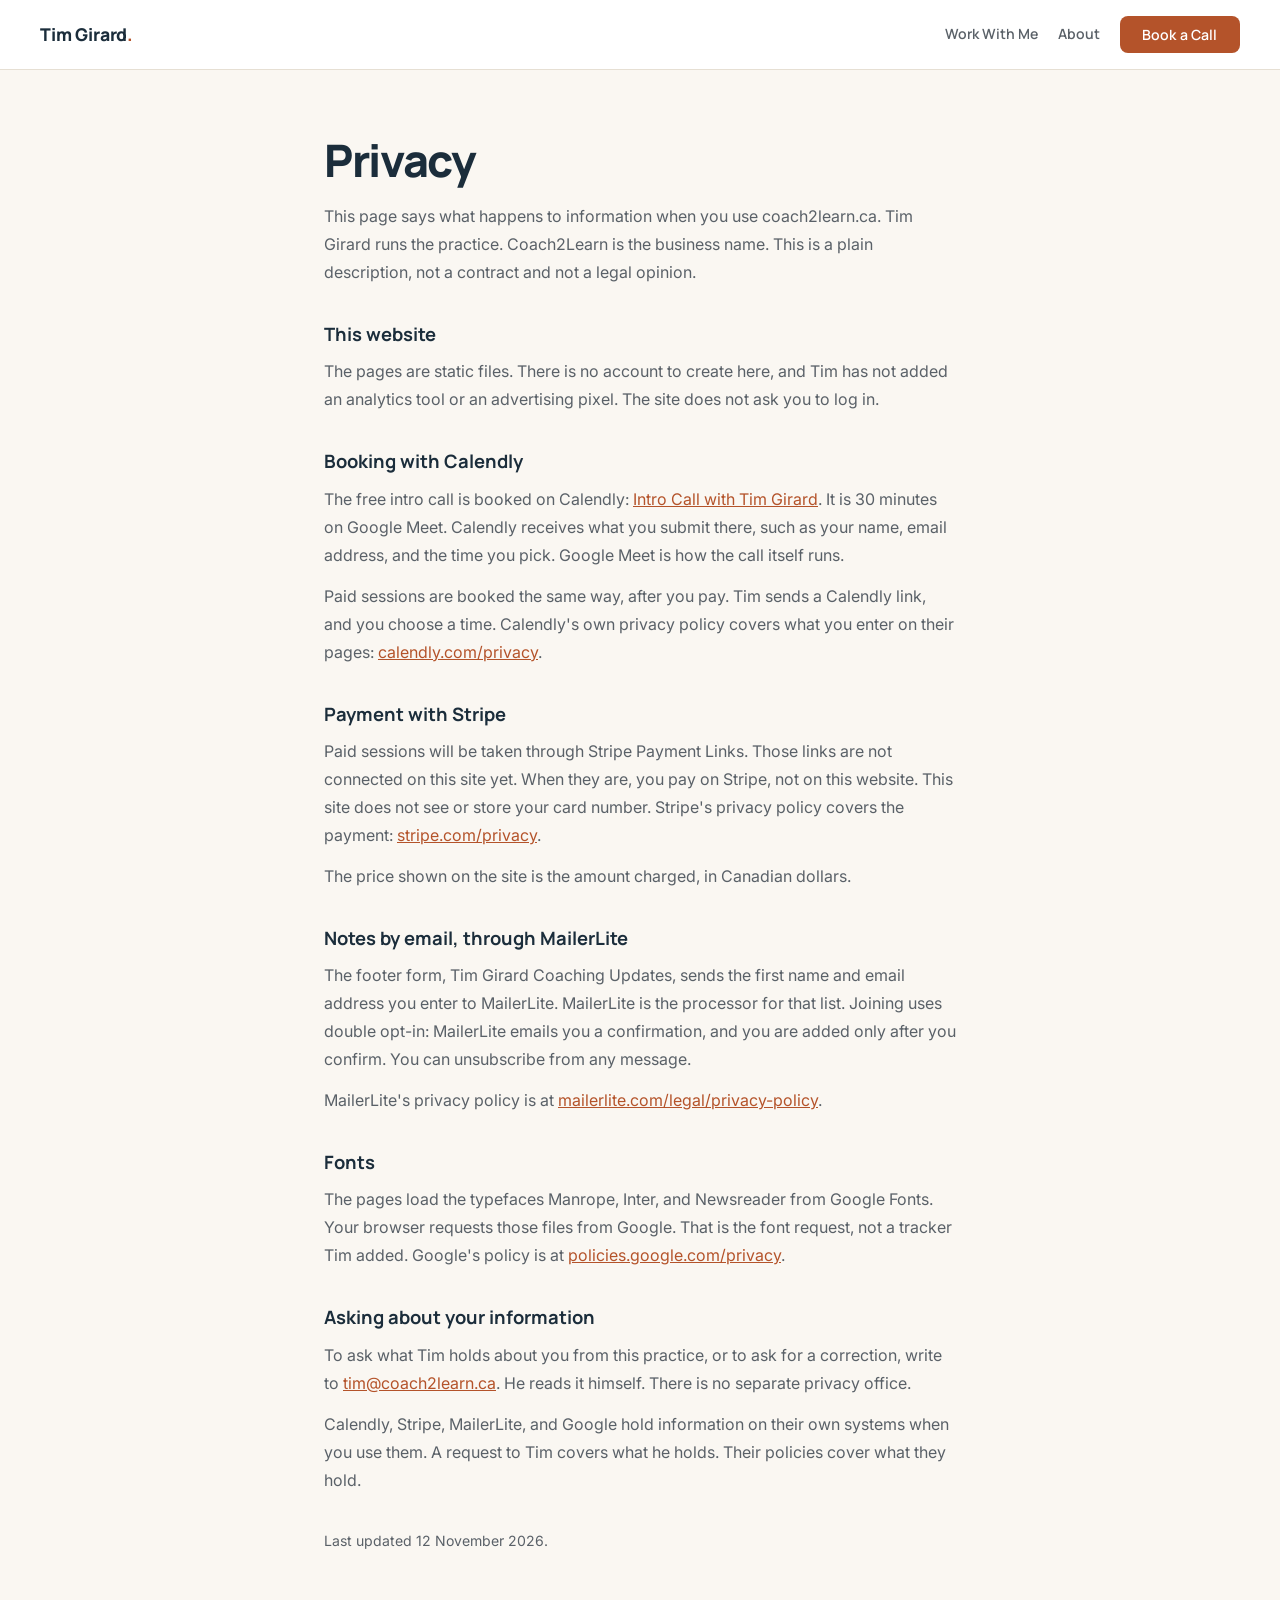
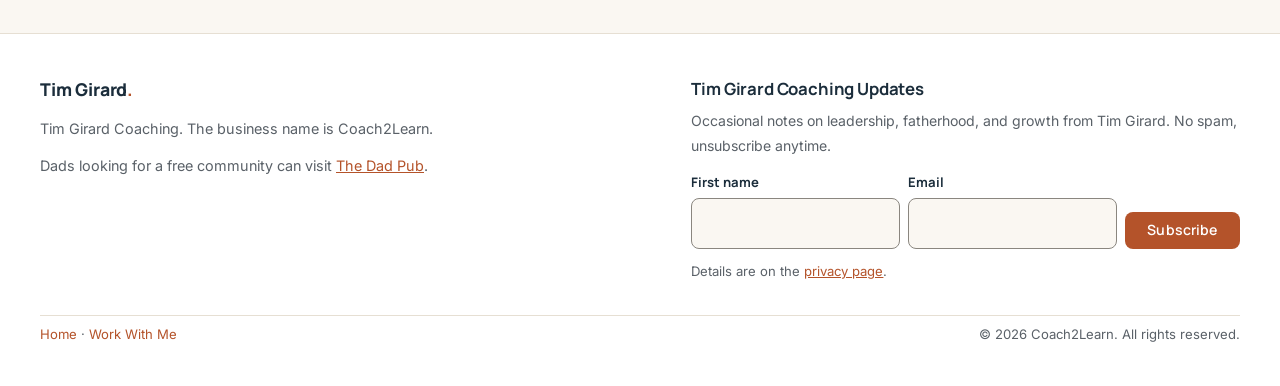
==== commit 69193b50: "Use tim@coach2learn.ca for privacy requests The privacy page contact is a mailto link, and the place" ====
--- a/privacy.html
+++ b/privacy.html
@@ -49,8 +49,7 @@
     <p>The pages load the typefaces Manrope, Inter, and Newsreader from Google Fonts. Your browser requests those files from Google. That is the font request, not a tracker Tim added. Google's policy is at <a href="https://policies.google.com/privacy" target="_blank" rel="noopener noreferrer">policies.google.com/privacy</a>.</p>
 
     <h2>Asking about your information</h2>
-    <!-- PRIVACY_EMAIL_PLACEHOLDER: replace the link text and href with Tim's real email. -->
-    <p id="privacy-email">To ask what Tim holds about you from this practice, or to ask for a correction, write to <a href="#privacy-email">[email to be added]</a>. He reads it himself. There is no separate privacy office.</p>
+    <p id="privacy-email">To ask what Tim holds about you from this practice, or to ask for a correction, write to <a href="mailto:tim@coach2learn.ca">tim@coach2learn.ca</a>. He reads it himself. There is no separate privacy office.</p>
     <p>Calendly, Stripe, MailerLite, and Google hold information on their own systems when you use them. A request to Tim covers what he holds. Their policies cover what they hold.</p>
 
     <p class="updated">Last updated 12 November 2026.</p>
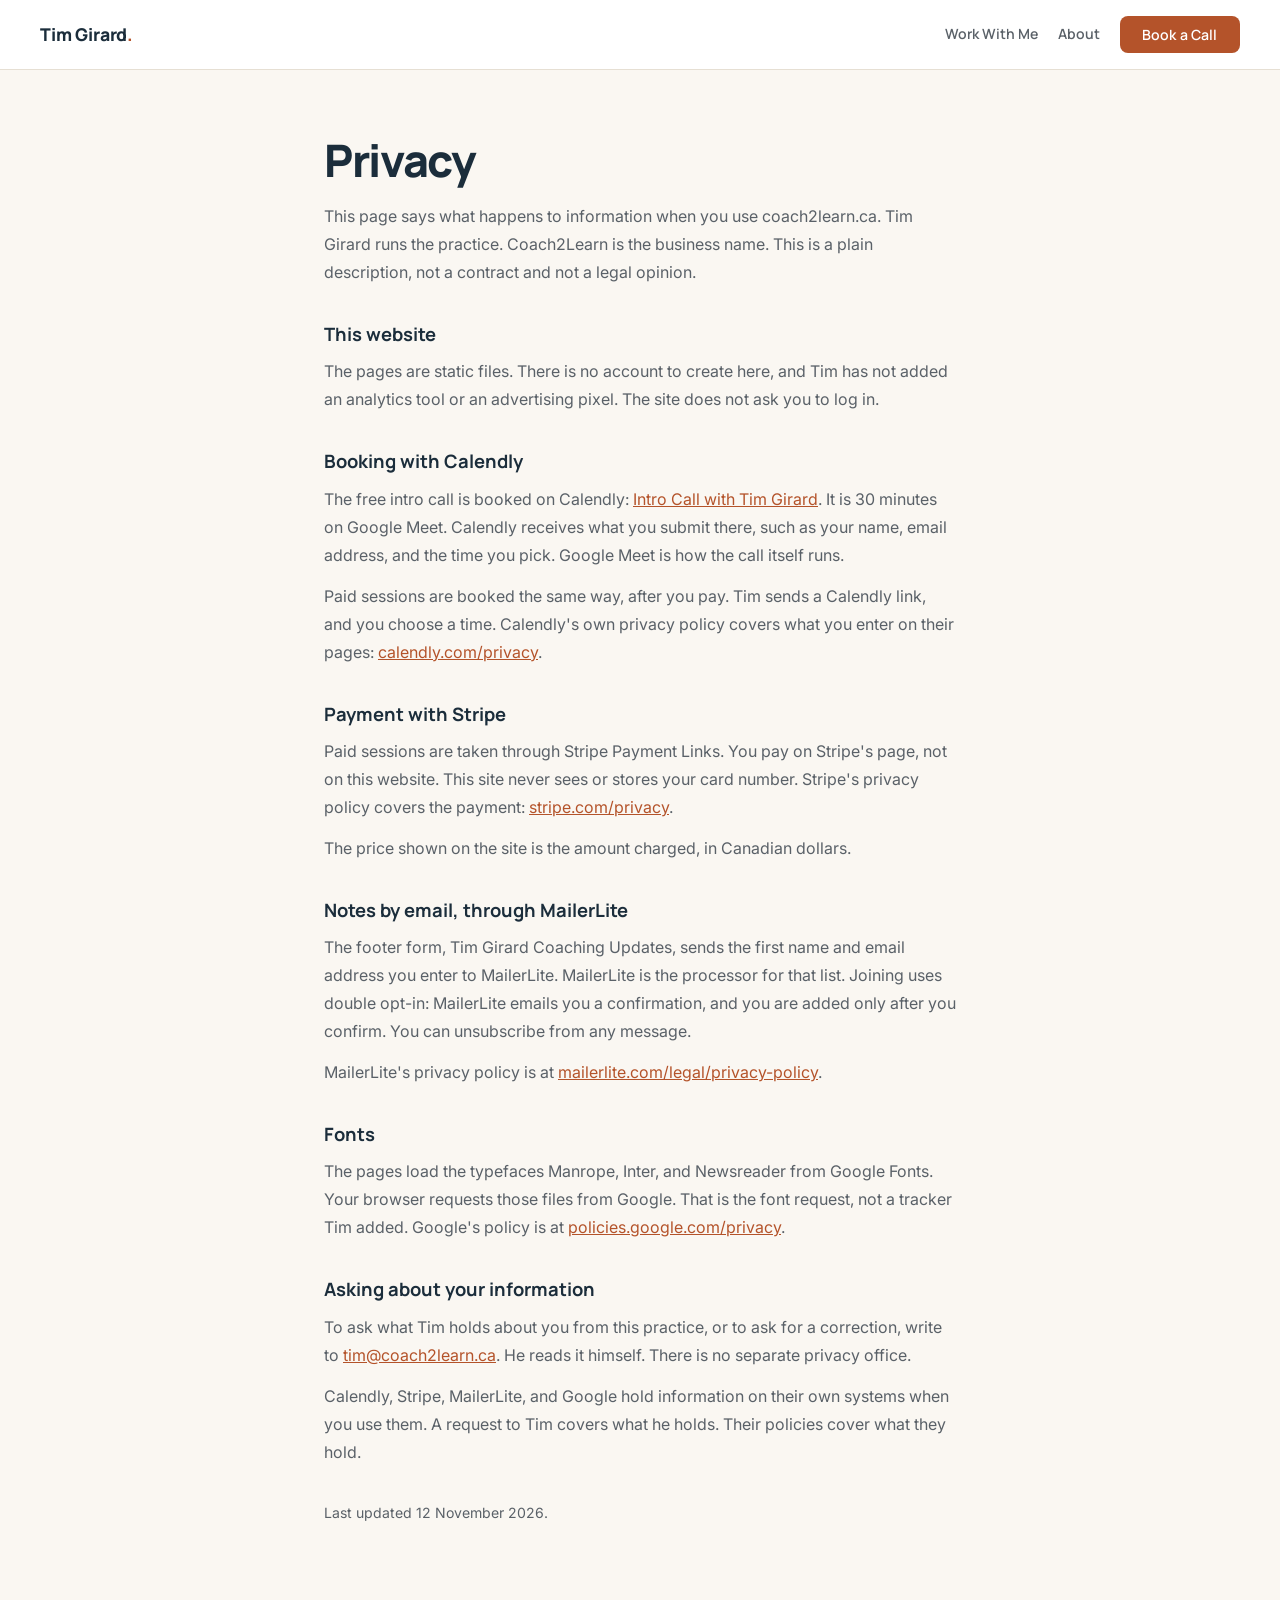
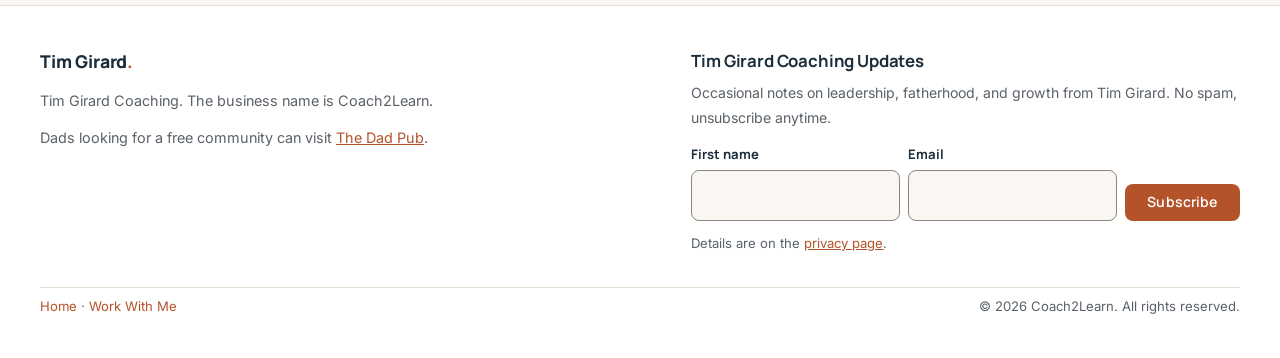
==== commit 59010e5f: "Connect the Stripe payment links The pay buttons go to the live Payment Links and use the same terra" ====
--- a/privacy.html
+++ b/privacy.html
@@ -38,7 +38,7 @@
     <p>Paid sessions are booked the same way, after you pay. Tim sends a Calendly link, and you choose a time. Calendly's own privacy policy covers what you enter on their pages: <a href="https://calendly.com/privacy" target="_blank" rel="noopener noreferrer">calendly.com/privacy</a>.</p>
 
     <h2>Payment with Stripe</h2>
-    <p>Paid sessions will be taken through Stripe Payment Links. Those links are not connected on this site yet. When they are, you pay on Stripe, not on this website. This site does not see or store your card number. Stripe's privacy policy covers the payment: <a href="https://stripe.com/privacy" target="_blank" rel="noopener noreferrer">stripe.com/privacy</a>.</p>
+    <p>Paid sessions are taken through Stripe Payment Links. You pay on Stripe's page, not on this website. This site never sees or stores your card number. Stripe's privacy policy covers the payment: <a href="https://stripe.com/privacy" target="_blank" rel="noopener noreferrer">stripe.com/privacy</a>.</p>
     <p>The price shown on the site is the amount charged, in Canadian dollars.</p>
 
     <h2 id="email-notes">Notes by email, through MailerLite</h2>
--- a/styles.css
+++ b/styles.css
@@ -27,7 +27,6 @@
   --focus: #12202C;
   --mark: #B4532A;
   --note: #92400E;
-  --note-bg: #FFFBEB;
   --pillars: #12202C;
   --pillar-card: #1B2D3B;
   /* Navy mixed with apricot until the card edge clears 3:1 on the card and the field. */
@@ -341,31 +340,15 @@
 .pillar-card ul li::before { content: '–'; position: absolute; left: 0; color: var(--pillar-dash); }
 
 .about-grid { display: grid; grid-template-columns: 260px 1fr; gap: 4rem; align-items: start; margin-top: 3rem; }
-.photo-placeholder {
-  background: var(--white);
-  border: 1px dashed var(--mark);
-  border-radius: 12px;
-  aspect-ratio: 3 / 4;
-  display: flex;
-  flex-direction: column;
-  align-items: center;
-  justify-content: center;
-  gap: 0.6rem;
-  color: var(--muted);
-  font-family: 'Manrope', sans-serif;
-  font-size: 0.8rem;
-  letter-spacing: 0.08em;
-  text-transform: uppercase;
-  text-align: center;
-  padding: 1rem;
-}
-.photo-placeholder svg { width: 40px; height: 40px; opacity: 0.25; }
+.about-grid picture { display: block; width: 100%; }
 .headshot {
   width: 100%;
+  height: auto;
   border-radius: 12px;
   border: 1px solid var(--border);
   aspect-ratio: 3 / 4;
   object-fit: cover;
+  object-position: center 25%;
   background: var(--white);
 }
 .about-text p { font-size: 1rem; color: var(--muted); margin-bottom: 1rem; line-height: 1.8; }
@@ -431,16 +414,6 @@
 .price-card p { font-size: 0.92rem; color: var(--muted); line-height: 1.6; }
 .price-actions { margin-top: auto; display: flex; flex-direction: column; gap: 0.75rem; }
 .price-actions .btn { width: 100%; }
-.placeholder-note {
-  font-family: 'Manrope', sans-serif;
-  font-size: 0.75rem;
-  font-weight: 600;
-  line-height: 1.45;
-  color: var(--note);
-  background: var(--note-bg);
-  border-radius: 8px;
-  padding: 0.5rem 0.6rem;
-}
 
 .fine-print { margin-top: 2rem; max-width: 720px; }
 .fine-print p { color: var(--muted); font-size: 0.95rem; margin-bottom: 0.8rem; }
@@ -605,7 +578,7 @@
   .section { padding: 3.4rem 1.25rem; }
   .who-grid, .about-grid, .offer-row, .price-grid { grid-template-columns: 1fr; }
   .about-grid { gap: 1.6rem; }
-  .photo-placeholder, .headshot { aspect-ratio: 4 / 3; max-width: 420px; }
+  .about-grid picture, .headshot { max-width: 420px; }
   .quote-section { padding: 3.2rem 1.25rem; }
   footer { grid-template-columns: 1fr; padding: 2rem 1.25rem; }
   .newsletter-row { flex-direction: column; align-items: stretch; }
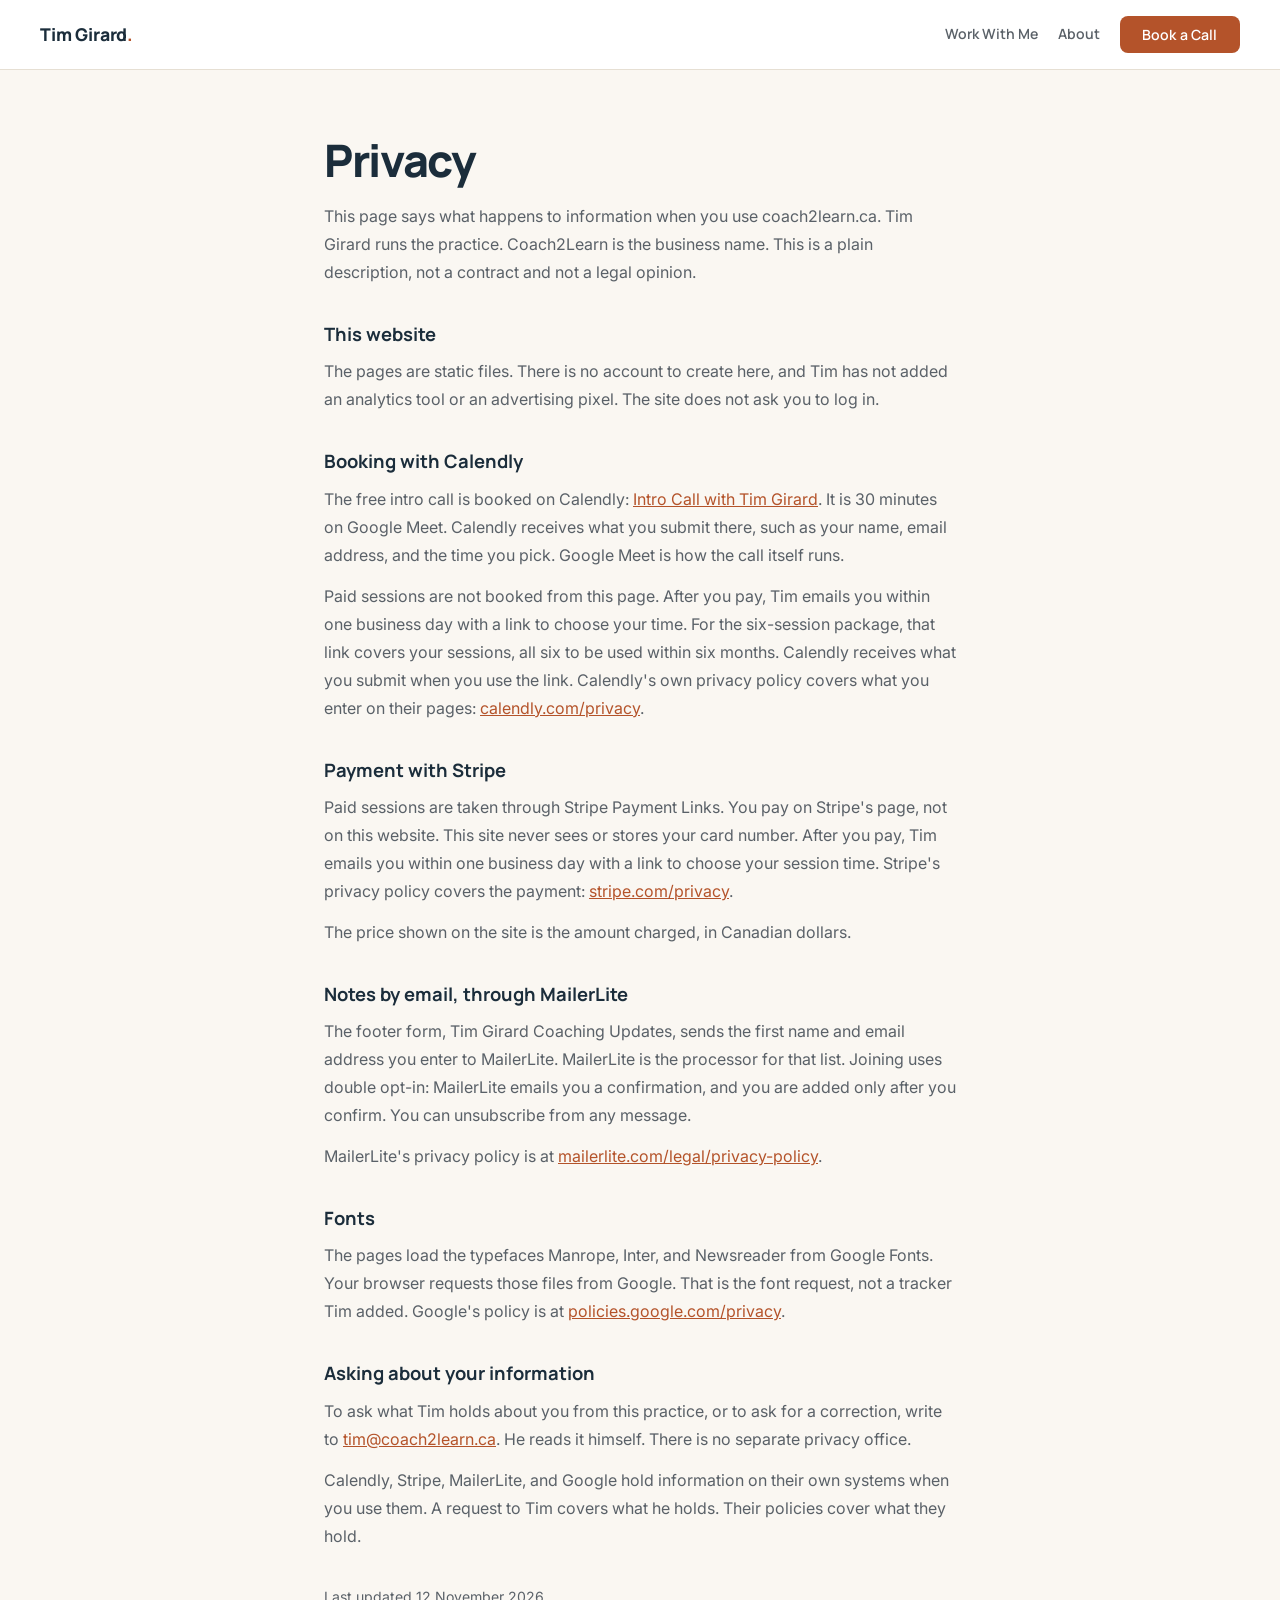
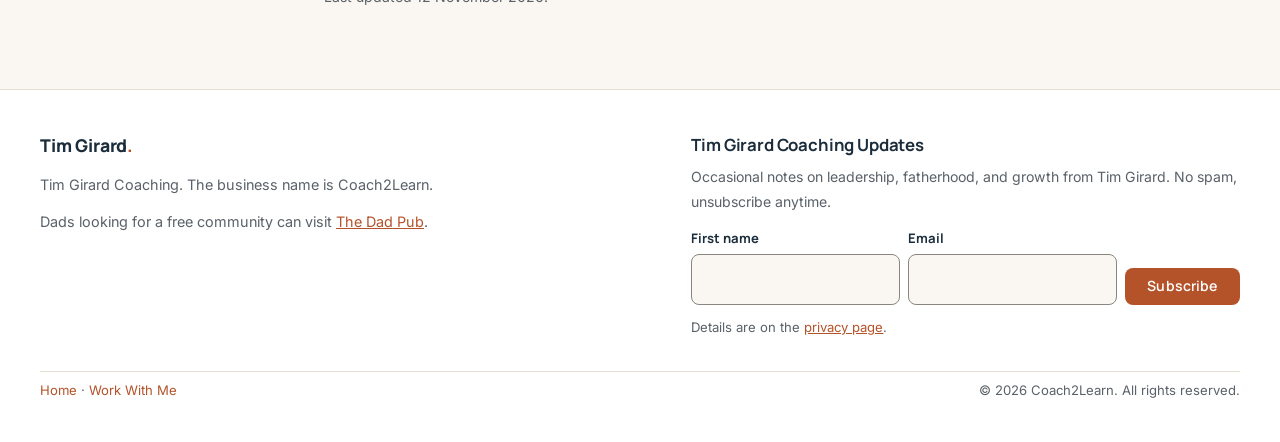
==== commit b01934c1: "Say Tim emails a booking link after payment Paid sessions are paid on Stripe, then Tim sends a link " ====
--- a/privacy.html
+++ b/privacy.html
@@ -35,10 +35,10 @@
 
     <h2>Booking with Calendly</h2>
     <p>The free intro call is booked on Calendly: <a href="https://calendly.com/coach2learn/30min" target="_blank" rel="noopener noreferrer">Intro Call with Tim Girard</a>. It is 30 minutes on Google Meet. Calendly receives what you submit there, such as your name, email address, and the time you pick. Google Meet is how the call itself runs.</p>
-    <p>Paid sessions are booked the same way, after you pay. Tim sends a Calendly link, and you choose a time. Calendly's own privacy policy covers what you enter on their pages: <a href="https://calendly.com/privacy" target="_blank" rel="noopener noreferrer">calendly.com/privacy</a>.</p>
+    <p>Paid sessions are not booked from this page. After you pay, Tim emails you within one business day with a link to choose your time. For the six-session package, that link covers your sessions, all six to be used within six months. Calendly receives what you submit when you use the link. Calendly's own privacy policy covers what you enter on their pages: <a href="https://calendly.com/privacy" target="_blank" rel="noopener noreferrer">calendly.com/privacy</a>.</p>
 
     <h2>Payment with Stripe</h2>
-    <p>Paid sessions are taken through Stripe Payment Links. You pay on Stripe's page, not on this website. This site never sees or stores your card number. Stripe's privacy policy covers the payment: <a href="https://stripe.com/privacy" target="_blank" rel="noopener noreferrer">stripe.com/privacy</a>.</p>
+    <p>Paid sessions are taken through Stripe Payment Links. You pay on Stripe's page, not on this website. This site never sees or stores your card number. After you pay, Tim emails you within one business day with a link to choose your session time. Stripe's privacy policy covers the payment: <a href="https://stripe.com/privacy" target="_blank" rel="noopener noreferrer">stripe.com/privacy</a>.</p>
     <p>The price shown on the site is the amount charged, in Canadian dollars.</p>
 
     <h2 id="email-notes">Notes by email, through MailerLite</h2>
